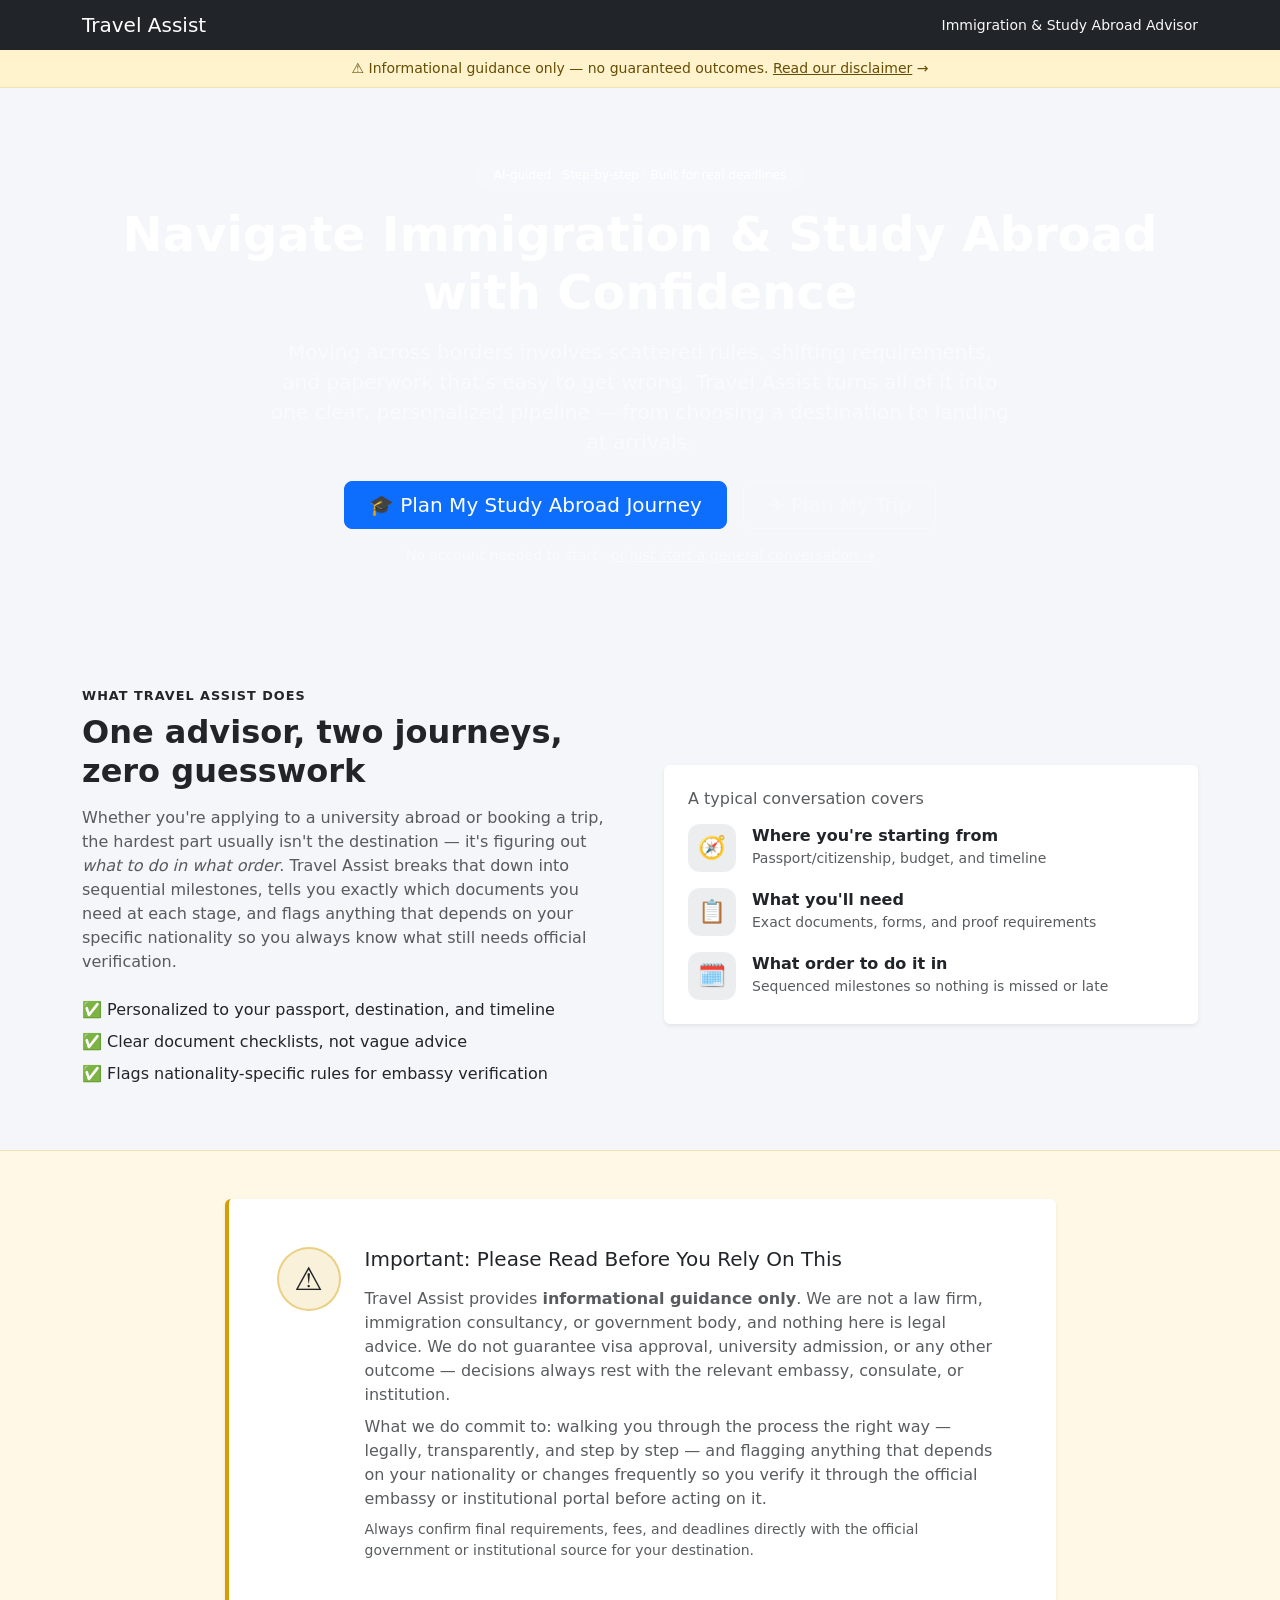
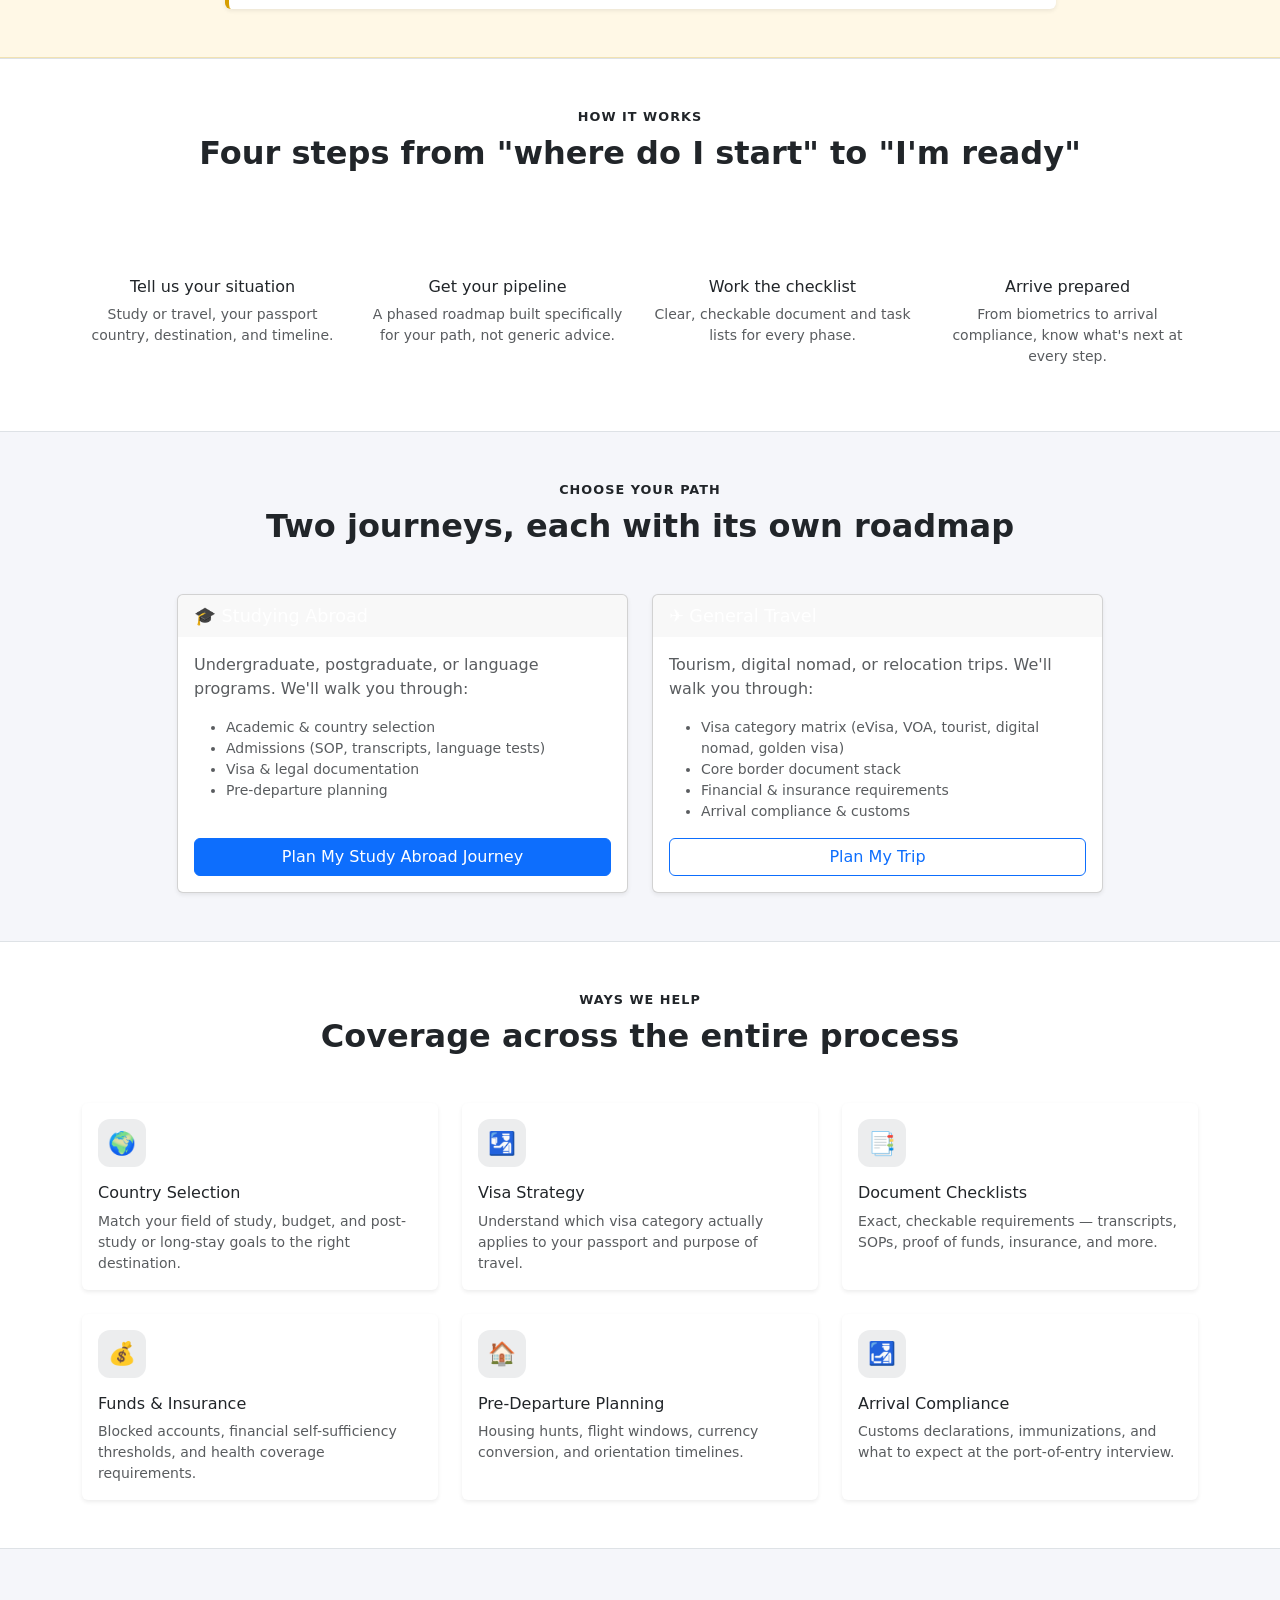
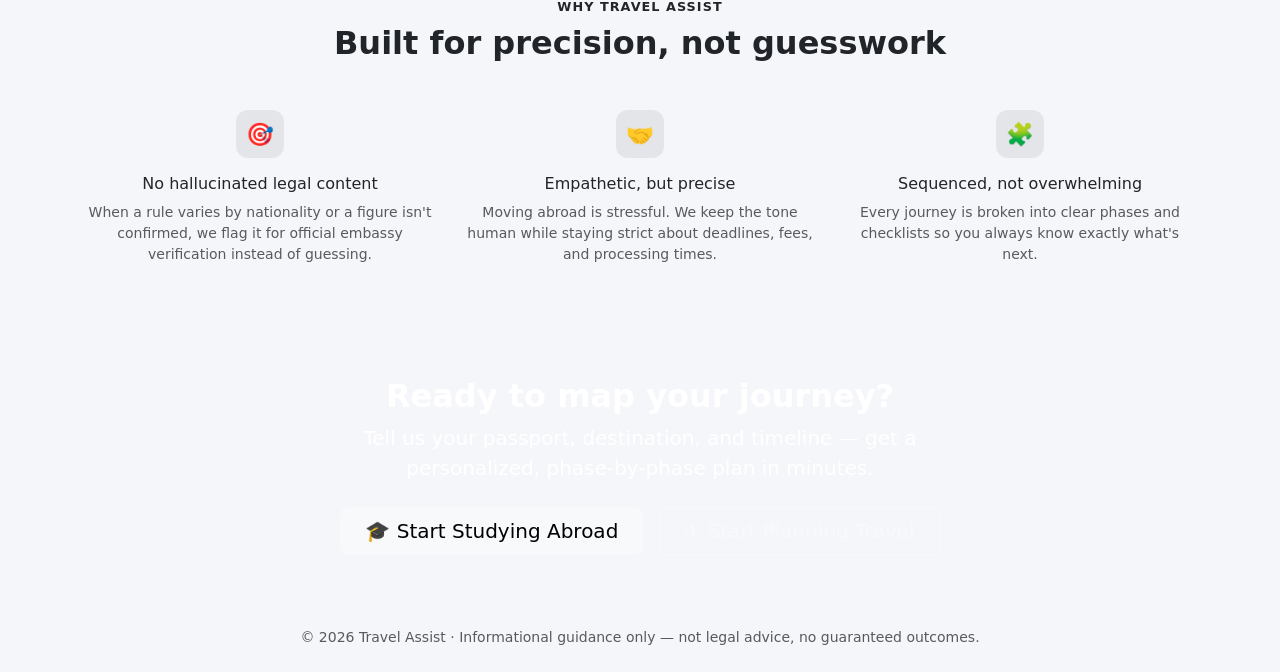
==== public/index.html @ b45de705 "Initial commit: Travel Assist immigration & study abroad advisor Plain PHP + SQLite backend, static " ====
<!doctype html>
<html lang="en">
<head>
<meta charset="utf-8">
<meta name="viewport" content="width=device-width, initial-scale=1">
<title>Travel Assist — Immigration &amp; Study Abroad Advisor</title>
<meta name="description" content="Travel Assist turns confusing visa rules and admissions paperwork into a clear, step-by-step plan for students and travelers moving abroad.">
<link href="https://cdn.jsdelivr.net/npm/bootstrap@5.3.3/dist/css/bootstrap.min.css" rel="stylesheet">
<link href="/css/theme.css" rel="stylesheet">
<style>
  body { background: #f5f6fa; }

  .hero {
    background: linear-gradient(160deg, var(--navy) 0%, var(--navy-mid) 100%);
    color: #fff;
  }
  .hero .badge-pill {
    background: rgba(255,255,255,.1);
    border: 1px solid rgba(255,255,255,.2);
  }

  section h2 { font-weight: 700; }
  .section-eyebrow {
    text-transform: uppercase;
    letter-spacing: .08em;
    font-size: .8rem;
    font-weight: 600;
    color: var(--navy);
  }

  .hover-card { transition: transform .15s ease, box-shadow .15s ease; }
  .hover-card:hover { transform: translateY(-4px); box-shadow: 0 .75rem 1.5rem rgba(0,0,0,.08); }

  .step-number {
    width: 2.5rem; height: 2.5rem;
    border-radius: 50%;
    background: var(--navy);
    color: #fff;
    font-weight: 700;
    display: flex; align-items: center; justify-content: center;
    flex-shrink: 0;
  }

  .icon-badge {
    width: 3rem; height: 3rem;
    border-radius: .75rem;
    background: rgba(13,27,42,.08);
    display: flex; align-items: center; justify-content: center;
    font-size: 1.4rem;
  }

  .cta-band {
    background: linear-gradient(135deg, var(--navy) 0%, var(--navy-mid) 100%);
    color: #fff;
  }

  .persona-card .card-header { font-size: 1.1rem; }

  .disclaimer-section { background: #fff8e6; border-top: 1px solid #f1e2b3; border-bottom: 1px solid #f1e2b3; }
  .disclaimer-card { border-left: 4px solid #d69e00 !important; }
  .warning-icon-badge {
    width: 4rem; height: 4rem;
    border-radius: 50%;
    background: rgba(214,158,0,.15);
    border: 2px solid rgba(214,158,0,.4);
    display: flex; align-items: center; justify-content: center;
    font-size: 2rem;
  }

  .notice-bar {
    background: #fff3cd;
    color: #664d03;
    border-bottom: 1px solid #f1e2b3;
  }
  .notice-bar:hover { background: #ffecb5; color: #664d03; }
</style>
</head>
<body>

<nav class="navbar navbar-dark bg-dark">
  <div class="container">
    <span class="navbar-brand mb-0 h1">Travel Assist</span>
    <span class="text-light small d-none d-sm-inline">Immigration &amp; Study Abroad Advisor</span>
  </div>
</nav>

<a href="#disclaimer" class="notice-bar d-block text-center text-decoration-none py-2 small">
  ⚠️ Informational guidance only — no guaranteed outcomes. <span class="text-decoration-underline">Read our disclaimer</span> &rarr;
</a>

<!-- HERO -->
<header class="hero py-5">
  <div class="container py-4 text-center">
    <span class="badge rounded-pill badge-pill text-white fw-normal px-3 py-2 mb-3">
      AI-guided &middot; Step-by-step &middot; Built for real deadlines
    </span>
    <h1 class="display-5 fw-bold">Navigate Immigration &amp; Study Abroad with Confidence</h1>
    <p class="lead col-lg-8 mx-auto text-white-50 mt-3">
      Moving across borders involves scattered rules, shifting requirements, and paperwork
      that's easy to get wrong. Travel Assist turns all of it into one clear, personalized
      pipeline — from choosing a destination to landing at arrivals.
    </p>
    <div class="d-flex flex-wrap justify-content-center gap-3 mt-4">
      <a href="/chat.html?intent=study" class="btn btn-primary btn-lg px-4">🎓 Plan My Study Abroad Journey</a>
      <a href="/chat.html?intent=travel" class="btn btn-outline-light btn-lg px-4">✈️ Plan My Trip</a>
    </div>
    <p class="small text-white-50 mt-3 mb-0">
      No account needed to start &middot; <a href="/chat.html" class="text-white-50">or just start a general conversation &rarr;</a>
    </p>
  </div>
</header>

<!-- WHAT WE DO -->
<section class="container py-5">
  <div class="row align-items-center g-5">
    <div class="col-lg-6">
      <div class="section-eyebrow">What Travel Assist Does</div>
      <h2 class="mt-2">One advisor, two journeys, zero guesswork</h2>
      <p class="text-muted mt-3">
        Whether you're applying to a university abroad or booking a trip, the hardest part
        usually isn't the destination — it's figuring out <em>what to do in what order</em>.
        Travel Assist breaks that down into sequential milestones, tells you exactly which
        documents you need at each stage, and flags anything that depends on your specific
        nationality so you always know what still needs official verification.
      </p>
      <ul class="list-unstyled mt-4">
        <li class="mb-2">✅ Personalized to your passport, destination, and timeline</li>
        <li class="mb-2">✅ Clear document checklists, not vague advice</li>
        <li class="mb-2">✅ Flags nationality-specific rules for embassy verification</li>
      </ul>
    </div>
    <div class="col-lg-6">
      <div class="card border-0 shadow-sm">
        <div class="card-body p-4">
          <h3 class="h6 text-muted mb-3">A typical conversation covers</h3>
          <div class="d-flex align-items-start gap-3 mb-3">
            <span class="icon-badge">🧭</span>
            <div>
              <strong>Where you're starting from</strong>
              <div class="text-muted small">Passport/citizenship, budget, and timeline</div>
            </div>
          </div>
          <div class="d-flex align-items-start gap-3 mb-3">
            <span class="icon-badge">📋</span>
            <div>
              <strong>What you'll need</strong>
              <div class="text-muted small">Exact documents, forms, and proof requirements</div>
            </div>
          </div>
          <div class="d-flex align-items-start gap-3">
            <span class="icon-badge">🗓️</span>
            <div>
              <strong>What order to do it in</strong>
              <div class="text-muted small">Sequenced milestones so nothing is missed or late</div>
            </div>
          </div>
        </div>
      </div>
    </div>
  </div>
</section>

<!-- DISCLAIMER -->
<section id="disclaimer" class="disclaimer-section py-5">
  <div class="container">
    <div class="row justify-content-center">
      <div class="col-lg-9">
        <div class="card border-0 shadow-sm disclaimer-card">
          <div class="card-body p-4 p-md-5">
            <div class="d-flex align-items-start gap-4 flex-column flex-md-row">
              <span class="warning-icon-badge flex-shrink-0" aria-hidden="true">⚠️</span>
              <div>
                <h2 class="h5 mb-3">Important: Please Read Before You Rely On This</h2>
                <p class="text-muted mb-2">
                  Travel Assist provides <strong>informational guidance only</strong>. We are not a law firm,
                  immigration consultancy, or government body, and nothing here is legal advice. We do not
                  guarantee visa approval, university admission, or any other outcome — decisions always rest
                  with the relevant embassy, consulate, or institution.
                </p>
                <p class="text-muted mb-2">
                  What we do commit to: walking you through the process the right way — legally, transparently,
                  and step by step — and flagging anything that depends on your nationality or changes frequently
                  so you verify it through the official embassy or institutional portal before acting on it.
                </p>
                <p class="text-muted small mb-0">
                  Always confirm final requirements, fees, and deadlines directly with the official government or
                  institutional source for your destination.
                </p>
              </div>
            </div>
          </div>
        </div>
      </div>
    </div>
  </div>
</section>

<!-- HOW IT WORKS -->
<section class="py-5 bg-white border-top border-bottom">
  <div class="container">
    <div class="text-center mb-5">
      <div class="section-eyebrow">How It Works</div>
      <h2 class="mt-2">Four steps from "where do I start" to "I'm ready"</h2>
    </div>
    <div class="row g-4">
      <div class="col-md-3">
        <div class="d-flex flex-column align-items-center text-center h-100">
          <span class="step-number mb-3">1</span>
          <h3 class="h6">Tell us your situation</h3>
          <p class="text-muted small">Study or travel, your passport country, destination, and timeline.</p>
        </div>
      </div>
      <div class="col-md-3">
        <div class="d-flex flex-column align-items-center text-center h-100">
          <span class="step-number mb-3">2</span>
          <h3 class="h6">Get your pipeline</h3>
          <p class="text-muted small">A phased roadmap built specifically for your path, not generic advice.</p>
        </div>
      </div>
      <div class="col-md-3">
        <div class="d-flex flex-column align-items-center text-center h-100">
          <span class="step-number mb-3">3</span>
          <h3 class="h6">Work the checklist</h3>
          <p class="text-muted small">Clear, checkable document and task lists for every phase.</p>
        </div>
      </div>
      <div class="col-md-3">
        <div class="d-flex flex-column align-items-center text-center h-100">
          <span class="step-number mb-3">4</span>
          <h3 class="h6">Arrive prepared</h3>
          <p class="text-muted small">From biometrics to arrival compliance, know what's next at every step.</p>
        </div>
      </div>
    </div>
  </div>
</section>

<!-- CHOOSE YOUR PATH -->
<section class="container py-5">
  <div class="text-center mb-5">
    <div class="section-eyebrow">Choose Your Path</div>
    <h2 class="mt-2">Two journeys, each with its own roadmap</h2>
  </div>
  <div class="row g-4 justify-content-center">
    <div class="col-md-5">
      <div class="card persona-card hover-card h-100 shadow-sm">
        <div class="card-header bg-navy text-white border-0">🎓 Studying Abroad</div>
        <div class="card-body d-flex flex-column">
          <p class="text-muted">
            Undergraduate, postgraduate, or language programs. We'll walk you through:
          </p>
          <ul class="text-muted small">
            <li>Academic &amp; country selection</li>
            <li>Admissions (SOP, transcripts, language tests)</li>
            <li>Visa &amp; legal documentation</li>
            <li>Pre-departure planning</li>
          </ul>
          <a href="/chat.html?intent=study" class="btn btn-primary mt-auto">Plan My Study Abroad Journey</a>
        </div>
      </div>
    </div>
    <div class="col-md-5">
      <div class="card persona-card hover-card h-100 shadow-sm">
        <div class="card-header bg-navy-mid text-white border-0">✈️ General Travel</div>
        <div class="card-body d-flex flex-column">
          <p class="text-muted">
            Tourism, digital nomad, or relocation trips. We'll walk you through:
          </p>
          <ul class="text-muted small">
            <li>Visa category matrix (eVisa, VOA, tourist, digital nomad, golden visa)</li>
            <li>Core border document stack</li>
            <li>Financial &amp; insurance requirements</li>
            <li>Arrival compliance &amp; customs</li>
          </ul>
          <a href="/chat.html?intent=travel" class="btn btn-outline-primary mt-auto">Plan My Trip</a>
        </div>
      </div>
    </div>
  </div>
</section>

<!-- WAYS WE HELP -->
<section class="py-5 bg-white border-top border-bottom">
  <div class="container">
    <div class="text-center mb-5">
      <div class="section-eyebrow">Ways We Help</div>
      <h2 class="mt-2">Coverage across the entire process</h2>
    </div>
    <div class="row g-4">
      <div class="col-md-4">
        <div class="card h-100 border-0 shadow-sm hover-card">
          <div class="card-body">
            <span class="icon-badge mb-3">🌍</span>
            <h3 class="h6 mt-3">Country Selection</h3>
            <p class="text-muted small mb-0">Match your field of study, budget, and post-study or long-stay goals to the right destination.</p>
          </div>
        </div>
      </div>
      <div class="col-md-4">
        <div class="card h-100 border-0 shadow-sm hover-card">
          <div class="card-body">
            <span class="icon-badge mb-3">🛂</span>
            <h3 class="h6 mt-3">Visa Strategy</h3>
            <p class="text-muted small mb-0">Understand which visa category actually applies to your passport and purpose of travel.</p>
          </div>
        </div>
      </div>
      <div class="col-md-4">
        <div class="card h-100 border-0 shadow-sm hover-card">
          <div class="card-body">
            <span class="icon-badge mb-3">📑</span>
            <h3 class="h6 mt-3">Document Checklists</h3>
            <p class="text-muted small mb-0">Exact, checkable requirements — transcripts, SOPs, proof of funds, insurance, and more.</p>
          </div>
        </div>
      </div>
      <div class="col-md-4">
        <div class="card h-100 border-0 shadow-sm hover-card">
          <div class="card-body">
            <span class="icon-badge mb-3">💰</span>
            <h3 class="h6 mt-3">Funds &amp; Insurance</h3>
            <p class="text-muted small mb-0">Blocked accounts, financial self-sufficiency thresholds, and health coverage requirements.</p>
          </div>
        </div>
      </div>
      <div class="col-md-4">
        <div class="card h-100 border-0 shadow-sm hover-card">
          <div class="card-body">
            <span class="icon-badge mb-3">🏠</span>
            <h3 class="h6 mt-3">Pre-Departure Planning</h3>
            <p class="text-muted small mb-0">Housing hunts, flight windows, currency conversion, and orientation timelines.</p>
          </div>
        </div>
      </div>
      <div class="col-md-4">
        <div class="card h-100 border-0 shadow-sm hover-card">
          <div class="card-body">
            <span class="icon-badge mb-3">🛃</span>
            <h3 class="h6 mt-3">Arrival Compliance</h3>
            <p class="text-muted small mb-0">Customs declarations, immunizations, and what to expect at the port-of-entry interview.</p>
          </div>
        </div>
      </div>
    </div>
  </div>
</section>

<!-- WHY TRUST US -->
<section class="container py-5">
  <div class="text-center mb-5">
    <div class="section-eyebrow">Why Travel Assist</div>
    <h2 class="mt-2">Built for precision, not guesswork</h2>
  </div>
  <div class="row g-4">
    <div class="col-md-4">
      <div class="text-center">
        <span class="icon-badge mx-auto mb-3">🎯</span>
        <h3 class="h6">No hallucinated legal content</h3>
        <p class="text-muted small">When a rule varies by nationality or a figure isn't confirmed, we flag it for official embassy verification instead of guessing.</p>
      </div>
    </div>
    <div class="col-md-4">
      <div class="text-center">
        <span class="icon-badge mx-auto mb-3">🤝</span>
        <h3 class="h6">Empathetic, but precise</h3>
        <p class="text-muted small">Moving abroad is stressful. We keep the tone human while staying strict about deadlines, fees, and processing times.</p>
      </div>
    </div>
    <div class="col-md-4">
      <div class="text-center">
        <span class="icon-badge mx-auto mb-3">🧩</span>
        <h3 class="h6">Sequenced, not overwhelming</h3>
        <p class="text-muted small">Every journey is broken into clear phases and checklists so you always know exactly what's next.</p>
      </div>
    </div>
  </div>
</section>

<!-- FINAL CTA -->
<section class="cta-band py-5">
  <div class="container text-center">
    <h2 class="fw-bold">Ready to map your journey?</h2>
    <p class="lead text-white-75 col-lg-7 mx-auto">
      Tell us your passport, destination, and timeline — get a personalized, phase-by-phase plan in minutes.
    </p>
    <div class="d-flex flex-wrap justify-content-center gap-3 mt-4">
      <a href="/chat.html?intent=study" class="btn btn-light btn-lg px-4">🎓 Start Studying Abroad</a>
      <a href="/chat.html?intent=travel" class="btn btn-outline-light btn-lg px-4">✈️ Start Planning Travel</a>
    </div>
  </div>
</section>

<footer class="text-center text-muted small py-4">
  &copy; 2026 Travel Assist &middot; Informational guidance only — not legal advice, no guaranteed outcomes.
</footer>
</body>
</html>
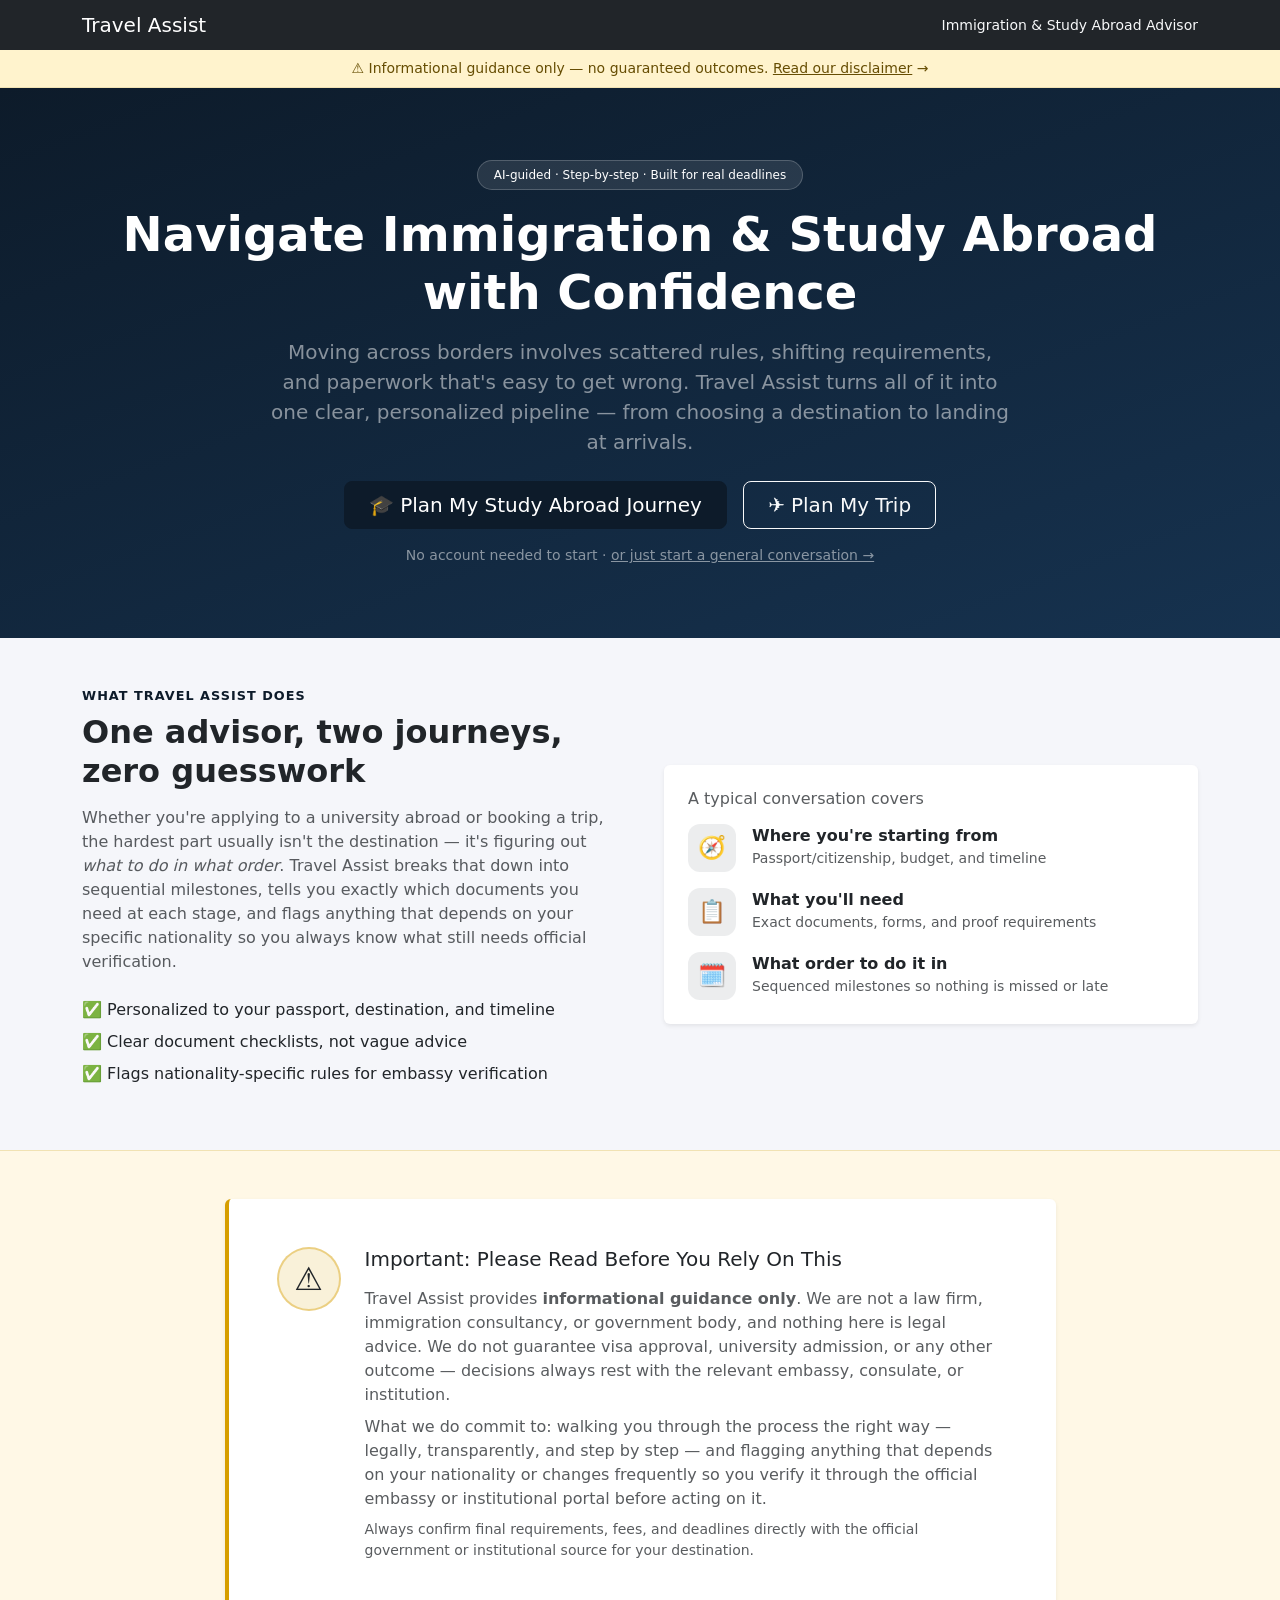
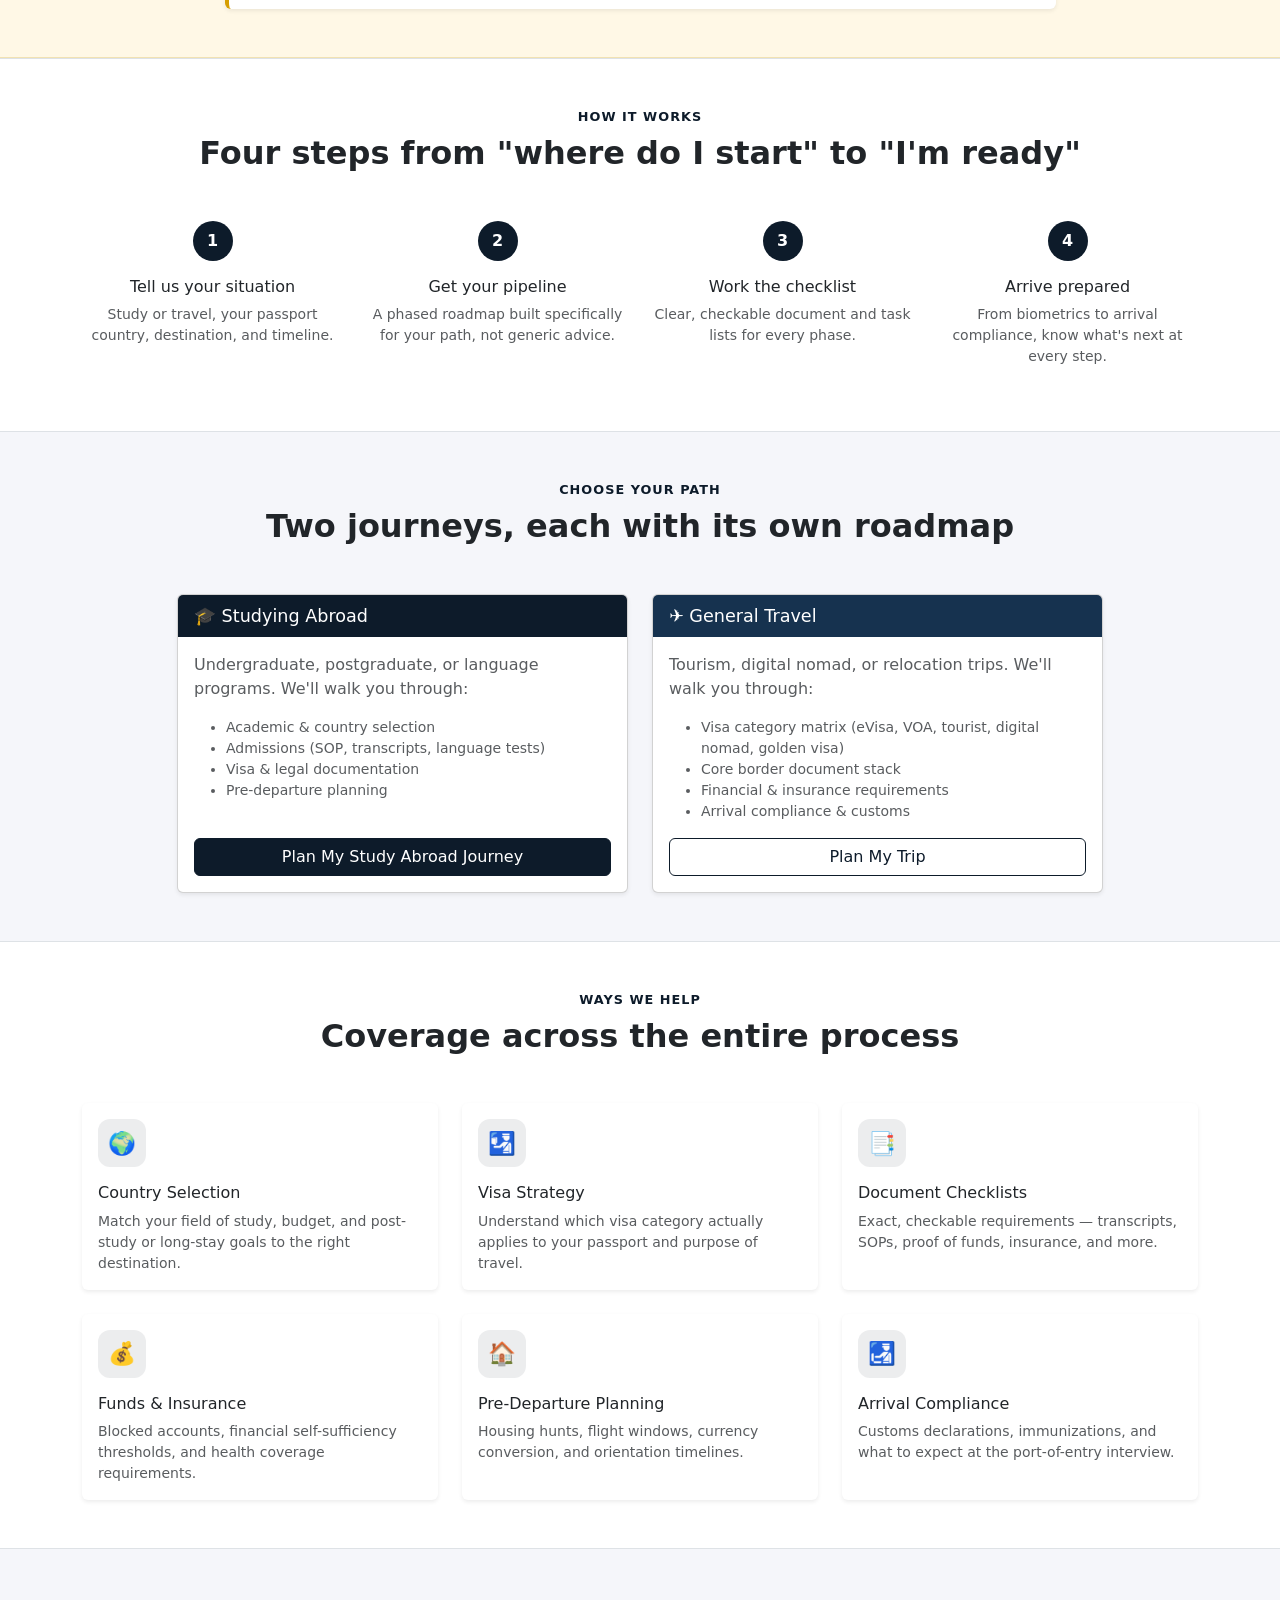
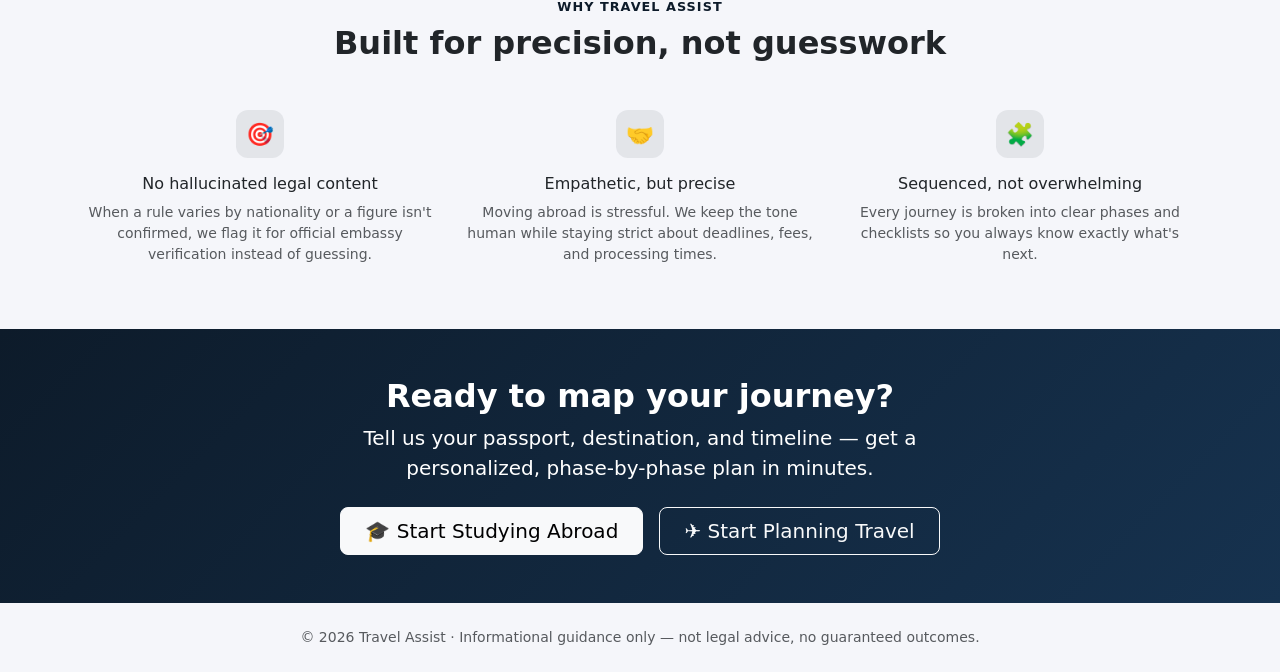
==== commit 927dbed2: "Make the app work regardless of subfolder mount point All HTML asset links, JS fetch() calls, and th" ====
--- a/public/index.html
+++ b/public/index.html
@@ -6,7 +6,7 @@
 <title>Travel Assist — Immigration &amp; Study Abroad Advisor</title>
 <meta name="description" content="Travel Assist turns confusing visa rules and admissions paperwork into a clear, step-by-step plan for students and travelers moving abroad.">
 <link href="https://cdn.jsdelivr.net/npm/bootstrap@5.3.3/dist/css/bootstrap.min.css" rel="stylesheet">
-<link href="/css/theme.css" rel="stylesheet">
+<link href="css/theme.css" rel="stylesheet">
 <style>
   body { background: #f5f6fa; }
 
@@ -101,11 +101,11 @@
       pipeline — from choosing a destination to landing at arrivals.
     </p>
     <div class="d-flex flex-wrap justify-content-center gap-3 mt-4">
-      <a href="/chat.html?intent=study" class="btn btn-primary btn-lg px-4">🎓 Plan My Study Abroad Journey</a>
-      <a href="/chat.html?intent=travel" class="btn btn-outline-light btn-lg px-4">✈️ Plan My Trip</a>
+      <a href="chat.html?intent=study" class="btn btn-primary btn-lg px-4">🎓 Plan My Study Abroad Journey</a>
+      <a href="chat.html?intent=travel" class="btn btn-outline-light btn-lg px-4">✈️ Plan My Trip</a>
     </div>
     <p class="small text-white-50 mt-3 mb-0">
-      No account needed to start &middot; <a href="/chat.html" class="text-white-50">or just start a general conversation &rarr;</a>
+      No account needed to start &middot; <a href="chat.html" class="text-white-50">or just start a general conversation &rarr;</a>
     </p>
   </div>
 </header>
@@ -255,7 +255,7 @@
             <li>Visa &amp; legal documentation</li>
             <li>Pre-departure planning</li>
           </ul>
-          <a href="/chat.html?intent=study" class="btn btn-primary mt-auto">Plan My Study Abroad Journey</a>
+          <a href="chat.html?intent=study" class="btn btn-primary mt-auto">Plan My Study Abroad Journey</a>
         </div>
       </div>
     </div>
@@ -272,7 +272,7 @@
             <li>Financial &amp; insurance requirements</li>
             <li>Arrival compliance &amp; customs</li>
           </ul>
-          <a href="/chat.html?intent=travel" class="btn btn-outline-primary mt-auto">Plan My Trip</a>
+          <a href="chat.html?intent=travel" class="btn btn-outline-primary mt-auto">Plan My Trip</a>
         </div>
       </div>
     </div>
@@ -384,8 +384,8 @@
       Tell us your passport, destination, and timeline — get a personalized, phase-by-phase plan in minutes.
     </p>
     <div class="d-flex flex-wrap justify-content-center gap-3 mt-4">
-      <a href="/chat.html?intent=study" class="btn btn-light btn-lg px-4">🎓 Start Studying Abroad</a>
-      <a href="/chat.html?intent=travel" class="btn btn-outline-light btn-lg px-4">✈️ Start Planning Travel</a>
+      <a href="chat.html?intent=study" class="btn btn-light btn-lg px-4">🎓 Start Studying Abroad</a>
+      <a href="chat.html?intent=travel" class="btn btn-outline-light btn-lg px-4">✈️ Start Planning Travel</a>
     </div>
   </div>
 </section>
--- a/public/css/theme.css
+++ b/public/css/theme.css
@@ -0,0 +1,62 @@
+/* Travel Assist brand theme: navy replaces Bootstrap's default blue everywhere. */
+:root {
+  --navy: #0d1b2a;
+  --navy-mid: #16324f;
+  --navy-dark: #081019;
+}
+
+a {
+  color: var(--navy);
+}
+a:hover,
+a:focus {
+  color: var(--navy-mid);
+}
+
+.btn-primary {
+  --bs-btn-bg: var(--navy);
+  --bs-btn-border-color: var(--navy);
+  --bs-btn-hover-bg: var(--navy-mid);
+  --bs-btn-hover-border-color: var(--navy-mid);
+  --bs-btn-active-bg: var(--navy-dark);
+  --bs-btn-active-border-color: var(--navy-dark);
+  --bs-btn-disabled-bg: var(--navy);
+  --bs-btn-disabled-border-color: var(--navy);
+  --bs-btn-focus-shadow-rgb: 13, 27, 42;
+  background-color: var(--navy);
+  border-color: var(--navy);
+}
+.btn-primary:hover,
+.btn-primary:focus {
+  background-color: var(--navy-mid);
+  border-color: var(--navy-mid);
+}
+.btn-primary:active {
+  background-color: var(--navy-dark) !important;
+  border-color: var(--navy-dark) !important;
+}
+
+.btn-outline-primary {
+  --bs-btn-color: var(--navy);
+  --bs-btn-border-color: var(--navy);
+  --bs-btn-hover-bg: var(--navy);
+  --bs-btn-hover-border-color: var(--navy);
+  --bs-btn-active-bg: var(--navy-dark);
+  --bs-btn-active-border-color: var(--navy-dark);
+  --bs-btn-focus-shadow-rgb: 13, 27, 42;
+  color: var(--navy);
+  border-color: var(--navy);
+}
+.btn-outline-primary:hover,
+.btn-outline-primary:focus {
+  background-color: var(--navy);
+  border-color: var(--navy);
+}
+
+.text-primary { color: var(--navy) !important; }
+.bg-primary { background-color: var(--navy) !important; }
+.border-primary { border-color: var(--navy) !important; }
+
+.bg-navy { background-color: var(--navy) !important; }
+.bg-navy-mid { background-color: var(--navy-mid) !important; }
+.text-navy { color: var(--navy) !important; }
